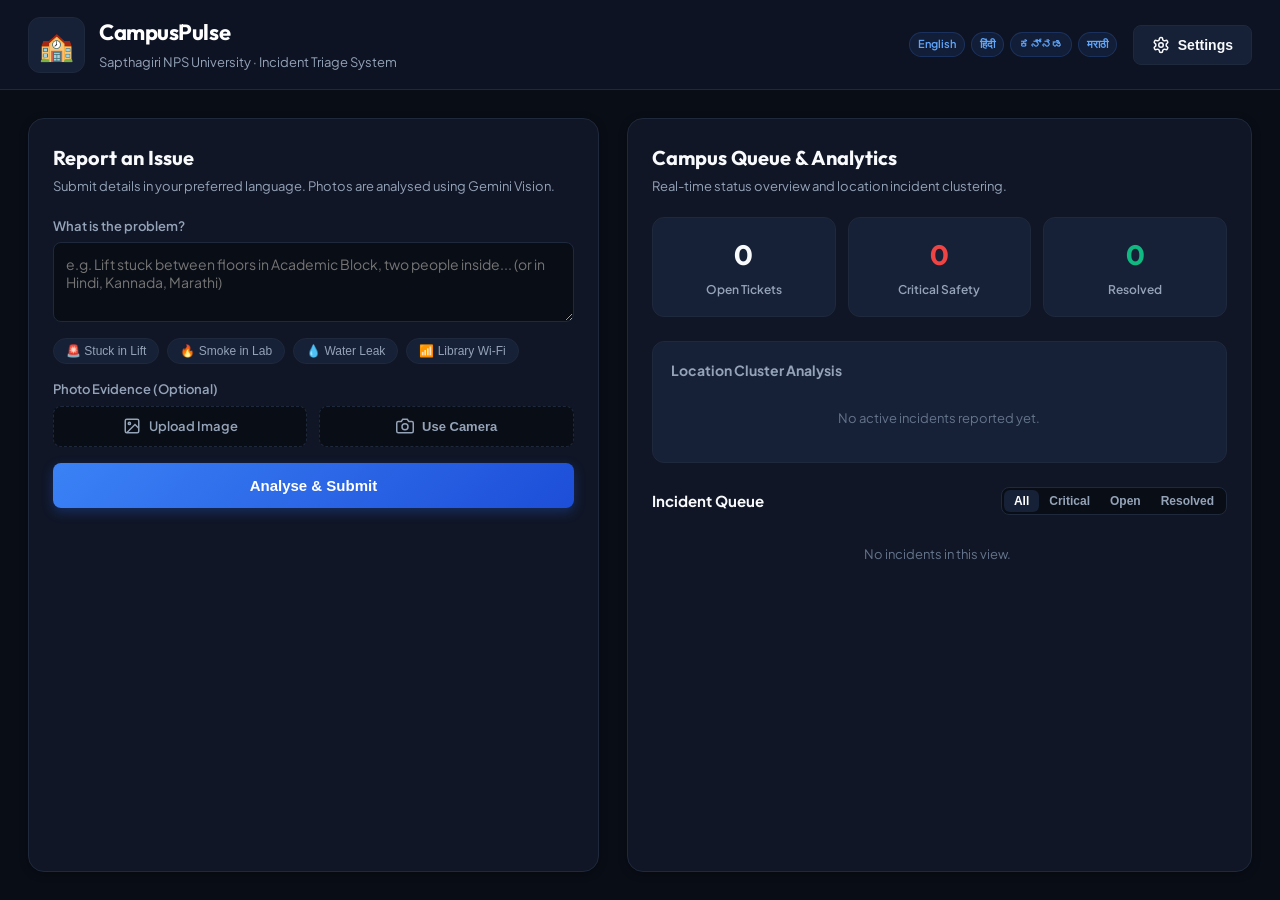
==== public/index.html @ 45eb5d9f "Initial commit: CampusPulse with Streamlit and Vercel serverless deployment" ====
<!DOCTYPE html>
<html lang="en">
<head>
  <meta charset="UTF-8">
  <meta name="viewport" content="width=device-width, initial-scale=1.0">
  <title>CampusPulse · Intelligent Incident Triage</title>
  <meta name="description" content="CampusPulse is an AI-powered multilingual incident reporting and triage platform for Sapthagiri NPS University.">
  <link rel="preconnect" href="https://fonts.googleapis.com">
  <link rel="preconnect" href="https://fonts.gstatic.com" crossorigin>
  <link href="https://fonts.googleapis.com/css2?family=Outfit:wght@300;400;500;600;700&family=Plus+Jakarta+Sans:wght@400;500;600;700&family=JetBrains+Mono:wght@400;500&display=swap" rel="stylesheet">
  <link rel="stylesheet" href="style.css">
</head>
<body>
  <div class="app-layout">
    <!-- Top Navigation Bar -->
    <header class="app-header">
      <div class="brand">
        <div class="brand-icon">🏫</div>
        <div class="brand-text">
          <h1>CampusPulse</h1>
          <span class="brand-sub">Sapthagiri NPS University · Incident Triage System</span>
        </div>
      </div>
      <div class="header-actions">
        <div class="language-tags">
          <span class="lang-chip">English</span>
          <span class="lang-chip">हिंदी</span>
          <span class="lang-chip">ಕನ್ನಡ</span>
          <span class="lang-chip">मराठी</span>
        </div>
        <button id="open-settings-btn" class="btn btn-secondary icon-btn" title="Open Settings">
          <svg width="18" height="18" viewBox="0 0 24 24" fill="none" stroke="currentColor" stroke-width="2">
            <path d="M12.22 2h-.44a2 2 0 0 0-2 2v.18a2 2 0 0 1-1 1.73l-.43.25a2 2 0 0 1-2 0l-.15-.08a2 2 0 0 0-2.73.73l-.22.38a2 2 0 0 0 .73 2.73l.15.1a2 2 0 0 1 1 1.72v.51a2 2 0 0 1-1 1.74l-.15.09a2 2 0 0 0-.73 2.73l.22.38a2 2 0 0 0 2.73.73l.15-.08a2 2 0 0 1 2 0l.43.25a2 2 0 0 1 1 1.73V20a2 2 0 0 0 2 2h.44a2 2 0 0 0 2-2v-.18a2 2 0 0 1 1-1.73l.43-.25a2 2 0 0 1 2 0l.15.08a2 2 0 0 0 2.73-.73l.22-.39a2 2 0 0 0-.73-2.73l-.15-.08a2 2 0 0 1-1-1.74v-.5a2 2 0 0 1 1-1.74l.15-.09a2 2 0 0 0 .73-2.73l-.22-.38a2 2 0 0 0-2.73-.73l-.15.08a2 2 0 0 1-2 0l-.43-.25a2 2 0 0 1-1-1.73V4a2 2 0 0 0-2-2z"/>
            <circle cx="12" cy="12" r="3"/>
          </svg>
          Settings
        </button>
      </div>
    </header>

    <!-- Main Workspace -->
    <main class="main-content">
      <!-- Left Column: Report Form & Triage Result -->
      <section class="panel report-panel">
        <div class="panel-header">
          <h2>Report an Issue</h2>
          <p class="panel-desc">Submit details in your preferred language. Photos are analysed using Gemini Vision.</p>
        </div>

        <form id="report-form" class="report-form">
          <div class="form-group">
            <label for="problem-text">What is the problem?</label>
            <textarea id="problem-text" rows="3" placeholder="e.g. Lift stuck between floors in Academic Block, two people inside... (or in Hindi, Kannada, Marathi)"></textarea>
          </div>

          <!-- Quick Suggestion Chips -->
          <div class="quick-chips">
            <button type="button" class="chip-btn" data-text="Lift stuck between floors in the Academic Block, two people inside">🚨 Stuck in Lift</button>
            <button type="button" class="chip-btn" data-text="Smoke coming from AC in Computer Labs, students evacuating">🔥 Smoke in Lab</button>
            <button type="button" class="chip-btn" data-text="Severe water pipe burst flooding the cafeteria wash area">💧 Water Leak</button>
            <button type="button" class="chip-btn" data-text="Wi-Fi keeps disconnecting in the Library reading hall">📶 Library Wi-Fi</button>
          </div>

          <!-- Photo & Camera Section -->
          <div class="form-group">
            <label>Photo Evidence (Optional)</label>
            <div class="media-input-bar">
              <label for="photo-file" class="upload-trigger">
                <svg width="18" height="18" viewBox="0 0 24 24" fill="none" stroke="currentColor" stroke-width="2">
                  <rect x="3" y="3" width="18" height="18" rx="2" ry="2"/>
                  <circle cx="8.5" cy="8.5" r="1.5"/>
                  <polyline points="21 15 16 10 5 21"/>
                </svg>
                <span>Upload Image</span>
                <input type="file" id="photo-file" accept="image/*" class="visually-hidden">
              </label>

              <button type="button" id="camera-toggle-btn" class="btn btn-secondary camera-trigger">
                <svg width="18" height="18" viewBox="0 0 24 24" fill="none" stroke="currentColor" stroke-width="2">
                  <path d="M23 19a2 2 0 0 1-2 2H3a2 2 0 0 1-2-2V8a2 2 0 0 1 2-2h4l2-3h6l2 3h4a2 2 0 0 1 2 2z"/>
                  <circle cx="12" cy="13" r="4"/>
                </svg>
                <span>Use Camera</span>
              </button>
            </div>

            <!-- Live Camera Feed Preview -->
            <div id="camera-modal" class="camera-box hidden">
              <video id="camera-stream" autoplay playsinline></video>
              <div class="camera-actions">
                <button type="button" id="snap-btn" class="btn btn-primary">Take Snapshot</button>
                <button type="button" id="close-camera-btn" class="btn btn-secondary">Cancel</button>
              </div>
            </div>

            <!-- Attached Image Preview -->
            <div id="image-preview-container" class="image-preview-container hidden">
              <img id="image-preview" src="" alt="Report Attachment">
              <button type="button" id="remove-image-btn" class="btn-remove" title="Remove photo">✕</button>
            </div>
          </div>

          <button type="submit" id="submit-btn" class="btn btn-primary submit-btn">
            <span class="btn-text">Analyse &amp; Submit</span>
            <span class="btn-spinner hidden"></span>
          </button>
        </form>

        <!-- Triage Result Card -->
        <div id="triage-result" class="triage-card hidden">
          <div class="triage-banner" id="safety-banner"></div>

          <div class="metrics-row">
            <div class="metric-box">
              <span class="metric-label">Priority</span>
              <span id="res-priority" class="metric-val priority-badge">Medium</span>
            </div>
            <div class="metric-box">
              <span class="metric-label">Category</span>
              <span id="res-category" class="metric-val">General</span>
            </div>
            <div class="metric-box">
              <span class="metric-label">Response Target</span>
              <span id="res-sla" class="metric-val">1 day</span>
            </div>
          </div>

          <div class="triage-details">
            <div class="detail-row">
              <span class="detail-label">Responsible Department:</span>
              <strong id="res-dept">Administration</strong>
            </div>
            <div class="detail-row">
              <span class="detail-label">Location:</span>
              <strong id="res-location">Unknown</strong>
            </div>
            <div class="detail-row">
              <span class="detail-label">Detected Language:</span>
              <span id="res-language">English</span>
            </div>
            <div class="detail-row">
              <span class="detail-label">1-Line Summary:</span>
              <p id="res-summary" class="summary-text"></p>
            </div>
            <div id="res-photo-note-row" class="detail-row hidden">
              <span class="detail-label">Photo Observation:</span>
              <p id="res-photo-note" class="photo-text"></p>
            </div>
            <div id="res-safety-elevation" class="alert-info hidden">
              ℹ️ Priority was elevated to ensure immediate safety protocol compliance.
            </div>
          </div>

          <div class="triage-section">
            <h4>Reply to Reporter (Localized)</h4>
            <div id="res-reply" class="reply-bubble"></div>
          </div>

          <div class="triage-section">
            <div class="section-title-bar">
              <h4>Drafted Department Complaint Email</h4>
              <button type="button" id="copy-draft-btn" class="btn btn-sm btn-secondary">Copy Draft</button>
            </div>
            <pre id="res-draft" class="code-block"></pre>
          </div>
        </div>
      </section>

      <!-- Right Column: Queue & Cluster Analytics -->
      <section class="panel queue-panel">
        <div class="panel-header">
          <h2>Campus Queue &amp; Analytics</h2>
          <p class="panel-desc">Real-time status overview and location incident clustering.</p>
        </div>

        <!-- Metric Counter Grid -->
        <div class="stats-grid">
          <div class="stat-card">
            <span class="stat-num" id="stat-open">0</span>
            <span class="stat-title">Open Tickets</span>
          </div>
          <div class="stat-card stat-critical">
            <span class="stat-num" id="stat-critical">0</span>
            <span class="stat-title">Critical Safety</span>
          </div>
          <div class="stat-card stat-resolved">
            <span class="stat-num" id="stat-resolved">0</span>
            <span class="stat-title">Resolved</span>
          </div>
        </div>

        <!-- Location Clustering Bar -->
        <div class="cluster-section">
          <h3>Location Cluster Analysis</h3>
          <div id="cluster-alert" class="cluster-alert hidden"></div>
          <div id="cluster-bars" class="cluster-bars">
            <p class="empty-state-text">No active incidents reported yet.</p>
          </div>
        </div>

        <!-- Tickets Queue -->
        <div class="queue-section">
          <div class="queue-header">
            <h3>Incident Queue</h3>
            <div class="queue-filter">
              <button class="filter-btn active" data-filter="all">All</button>
              <button class="filter-btn" data-filter="critical">Critical</button>
              <button class="filter-btn" data-filter="active">Open</button>
              <button class="filter-btn" data-filter="resolved">Resolved</button>
            </div>
          </div>
          <div id="tickets-container" class="tickets-container">
            <!-- Rendered dynamically -->
          </div>
        </div>
      </section>
    </main>

    <!-- Settings Slide-over / Modal -->
    <div id="settings-modal" class="modal-backdrop hidden">
      <div class="modal-card">
        <div class="modal-header">
          <h3>System Settings</h3>
          <button id="close-settings-btn" class="modal-close">✕</button>
        </div>
        <div class="modal-body">
          <div class="form-group">
            <label for="cfg-api-key">Gemini API Key</label>
            <input type="password" id="cfg-api-key" placeholder="Enter key (or leave empty if set in Vercel env)">
            <span class="field-hint">Optional if GEMINI_API_KEY is configured in Vercel project environment variables.</span>
          </div>

          <div class="form-group">
            <label for="cfg-model">Gemini Model</label>
            <input type="text" id="cfg-model" value="gemini-2.0-flash">
          </div>

          <div class="form-group form-toggle">
            <label for="cfg-use-ai">Enable Gemini AI</label>
            <input type="checkbox" id="cfg-use-ai" checked>
            <span class="field-hint">Turn off to demonstrate pure multi-lingual regex rules fallback.</span>
          </div>

          <div class="form-group">
            <label for="cfg-places">Campus Places (One per line)</label>
            <textarea id="cfg-places" rows="7"></textarea>
          </div>
        </div>
        <div class="modal-footer">
          <button id="save-settings-btn" class="btn btn-primary">Save Settings</button>
        </div>
      </div>
    </div>
  </div>

  <script src="app.js"></script>
</body>
</html>
---- public/style.css ----
:root {
  --bg-base: #090d16;
  --bg-surface: #101626;
  --bg-surface-elevated: #162036;
  --bg-surface-hover: #1e2b48;
  --border-subtle: #1e293b;
  --border-focus: #3b82f6;
  --text-main: #f8fafc;
  --text-muted: #94a3b8;
  --text-dim: #64748b;
  --primary: #3b82f6;
  --primary-hover: #2563eb;
  --primary-gradient: linear-gradient(135deg, #3b82f6 0%, #1d4ed8 100%);
  --critical: #ef4444;
  --critical-bg: rgba(239, 68, 68, 0.12);
  --high: #f97316;
  --high-bg: rgba(249, 115, 22, 0.12);
  --medium: #eab308;
  --medium-bg: rgba(234, 179, 8, 0.12);
  --low: #10b981;
  --low-bg: rgba(16, 185, 129, 0.12);
  --radius-sm: 8px;
  --radius-md: 12px;
  --radius-lg: 16px;
  --shadow-sm: 0 2px 8px rgba(0, 0, 0, 0.3);
  --shadow-md: 0 8px 24px rgba(0, 0, 0, 0.4);
  --font-sans: 'Plus Jakarta Sans', system-ui, -apple-system, sans-serif;
  --font-display: 'Outfit', system-ui, -apple-system, sans-serif;
  --font-mono: 'JetBrains Mono', monospace;
}

* {
  box-sizing: border-box;
  margin: 0;
  padding: 0;
}

body {
  background-color: var(--bg-base);
  color: var(--text-main);
  font-family: var(--font-sans);
  line-height: 1.5;
  min-height: 100vh;
  -webkit-font-smoothing: antialiased;
}

.app-layout {
  display: flex;
  flex-direction: column;
  min-height: 100vh;
}

/* Header */
.app-header {
  background: rgba(16, 22, 38, 0.85);
  backdrop-filter: blur(12px);
  border-bottom: 1px solid var(--border-subtle);
  display: flex;
  justify-content: space-between;
  align-items: center;
  padding: 16px 28px;
  position: sticky;
  top: 0;
  z-index: 50;
}

.brand {
  display: flex;
  align-items: center;
  gap: 14px;
}

.brand-icon {
  font-size: 28px;
  background: var(--bg-surface-elevated);
  border: 1px solid var(--border-subtle);
  border-radius: var(--radius-md);
  padding: 6px 10px;
  display: flex;
  align-items: center;
  justify-content: center;
}

.brand-text h1 {
  font-family: var(--font-display);
  font-size: 22px;
  font-weight: 700;
  letter-spacing: -0.02em;
  color: #fff;
}

.brand-sub {
  font-size: 13px;
  color: var(--text-muted);
}

.header-actions {
  display: flex;
  align-items: center;
  gap: 16px;
}

.language-tags {
  display: flex;
  gap: 6px;
}

.lang-chip {
  font-size: 11px;
  font-weight: 600;
  padding: 3px 8px;
  border-radius: 20px;
  background: rgba(59, 130, 246, 0.1);
  color: #60a5fa;
  border: 1px solid rgba(59, 130, 246, 0.2);
}

/* Main Content */
.main-content {
  display: grid;
  grid-template-columns: 1.05fr 1.15fr;
  gap: 28px;
  max-width: 1440px;
  margin: 0 auto;
  padding: 28px;
  width: 100%;
  flex: 1;
}

@media (max-width: 1024px) {
  .main-content {
    grid-template-columns: 1fr;
    padding: 16px;
    gap: 20px;
  }
  .app-header {
    padding: 12px 16px;
  }
  .language-tags {
    display: none;
  }
}

.panel {
  background: var(--bg-surface);
  border: 1px solid var(--border-subtle);
  border-radius: var(--radius-lg);
  padding: 24px;
  box-shadow: var(--shadow-sm);
}

.panel-header {
  margin-bottom: 20px;
}

.panel-header h2 {
  font-family: var(--font-display);
  font-size: 20px;
  font-weight: 700;
}

.panel-desc {
  font-size: 13px;
  color: var(--text-muted);
  margin-top: 4px;
}

/* Forms */
.form-group {
  margin-bottom: 16px;
  display: flex;
  flex-direction: column;
  gap: 6px;
}

label {
  font-size: 13px;
  font-weight: 600;
  color: var(--text-muted);
}

textarea, input[type="text"], input[type="password"] {
  background: var(--bg-base);
  border: 1px solid var(--border-subtle);
  border-radius: var(--radius-sm);
  color: var(--text-main);
  font-family: var(--font-sans);
  font-size: 14px;
  padding: 12px;
  outline: none;
  transition: border-color 0.15s, box-shadow 0.15s;
  resize: vertical;
}

textarea:focus, input[type="text"]:focus, input[type="password"]:focus {
  border-color: var(--primary);
  box-shadow: 0 0 0 3px rgba(59, 130, 246, 0.2);
}

.field-hint {
  font-size: 11px;
  color: var(--text-dim);
}

.quick-chips {
  display: flex;
  flex-wrap: wrap;
  gap: 8px;
  margin-bottom: 16px;
}

.chip-btn {
  background: var(--bg-surface-elevated);
  border: 1px solid var(--border-subtle);
  border-radius: 20px;
  color: var(--text-muted);
  font-size: 12px;
  padding: 5px 12px;
  cursor: pointer;
  transition: all 0.15s ease;
}

.chip-btn:hover {
  background: var(--bg-surface-hover);
  color: #fff;
  border-color: var(--primary);
}

/* Buttons */
.btn {
  display: inline-flex;
  align-items: center;
  justify-content: center;
  gap: 8px;
  padding: 10px 18px;
  border-radius: var(--radius-sm);
  font-size: 14px;
  font-weight: 600;
  cursor: pointer;
  border: none;
  transition: all 0.15s ease;
}

.btn-primary {
  background: var(--primary-gradient);
  color: #fff;
  box-shadow: 0 4px 12px rgba(37, 99, 235, 0.3);
}

.btn-primary:hover {
  opacity: 0.95;
  transform: translateY(-1px);
}

.btn-secondary {
  background: var(--bg-surface-elevated);
  border: 1px solid var(--border-subtle);
  color: var(--text-main);
}

.btn-secondary:hover {
  background: var(--bg-surface-hover);
  border-color: var(--border-focus);
}

.btn-sm {
  padding: 4px 10px;
  font-size: 12px;
}

.submit-btn {
  width: 100%;
  padding: 14px;
  font-size: 15px;
}

/* Media input */
.media-input-bar {
  display: flex;
  gap: 12px;
}

.upload-trigger, .camera-trigger {
  flex: 1;
  display: flex;
  align-items: center;
  justify-content: center;
  gap: 8px;
  padding: 10px;
  background: var(--bg-base);
  border: 1px dashed var(--border-subtle);
  border-radius: var(--radius-sm);
  cursor: pointer;
  font-size: 13px;
  color: var(--text-muted);
  transition: all 0.15s ease;
}

.upload-trigger:hover, .camera-trigger:hover {
  border-color: var(--primary);
  color: var(--text-main);
  background: var(--bg-surface-elevated);
}

.visually-hidden {
  display: none;
}

.image-preview-container {
  margin-top: 12px;
  position: relative;
  display: inline-block;
  border-radius: var(--radius-sm);
  overflow: hidden;
  border: 1px solid var(--border-subtle);
}

.image-preview-container img {
  max-height: 160px;
  display: block;
}

.btn-remove {
  position: absolute;
  top: 6px;
  right: 6px;
  background: rgba(0, 0, 0, 0.7);
  color: #fff;
  border: none;
  width: 24px;
  height: 24px;
  border-radius: 50%;
  cursor: pointer;
  font-size: 12px;
  display: flex;
  align-items: center;
  justify-content: center;
}

.camera-box {
  margin-top: 12px;
  background: var(--bg-base);
  border-radius: var(--radius-sm);
  padding: 12px;
  border: 1px solid var(--border-subtle);
}

.camera-box video {
  width: 100%;
  max-height: 240px;
  border-radius: var(--radius-sm);
  background: #000;
}

.camera-actions {
  display: flex;
  gap: 10px;
  margin-top: 10px;
}

/* Triage Card Result */
.triage-card {
  margin-top: 24px;
  background: var(--bg-surface-elevated);
  border: 1px solid var(--border-subtle);
  border-radius: var(--radius-md);
  padding: 20px;
  box-shadow: var(--shadow-md);
  animation: fadeIn 0.3s ease;
}

.triage-banner {
  padding: 12px 16px;
  border-radius: var(--radius-sm);
  font-size: 13px;
  font-weight: 600;
  margin-bottom: 16px;
}

.banner-critical {
  background: var(--critical-bg);
  border: 1px solid var(--critical);
  color: #fca5a5;
  animation: pulseAlert 2s infinite ease-in-out;
}

.metrics-row {
  display: grid;
  grid-template-columns: repeat(3, 1fr);
  gap: 12px;
  margin-bottom: 18px;
}

.metric-box {
  background: var(--bg-base);
  border: 1px solid var(--border-subtle);
  border-radius: var(--radius-sm);
  padding: 12px;
  text-align: center;
}

.metric-label {
  display: block;
  font-size: 11px;
  text-transform: uppercase;
  color: var(--text-dim);
  font-weight: 700;
  letter-spacing: 0.05em;
  margin-bottom: 4px;
}

.metric-val {
  font-family: var(--font-display);
  font-size: 16px;
  font-weight: 700;
}

.priority-badge {
  padding: 2px 8px;
  border-radius: 4px;
  display: inline-block;
}

.pri-critical { background: var(--critical-bg); color: var(--critical); border: 1px solid var(--critical); }
.pri-high { background: var(--high-bg); color: var(--high); border: 1px solid var(--high); }
.pri-medium { background: var(--medium-bg); color: var(--medium); border: 1px solid var(--medium); }
.pri-low { background: var(--low-bg); color: var(--low); border: 1px solid var(--low); }

.triage-details {
  border-top: 1px solid var(--border-subtle);
  border-bottom: 1px solid var(--border-subtle);
  padding: 14px 0;
  margin-bottom: 16px;
  display: flex;
  flex-direction: column;
  gap: 8px;
  font-size: 13px;
}

.detail-row {
  display: flex;
  gap: 8px;
  line-height: 1.4;
}

.detail-label {
  color: var(--text-muted);
  min-width: 140px;
}

.alert-info {
  background: rgba(59, 130, 246, 0.1);
  border-left: 3px solid var(--primary);
  padding: 8px 12px;
  border-radius: 4px;
  font-size: 12px;
  color: #93c5fd;
  margin-top: 8px;
}

.triage-section {
  margin-top: 16px;
}

.section-title-bar {
  display: flex;
  justify-content: space-between;
  align-items: center;
  margin-bottom: 8px;
}

.triage-section h4 {
  font-size: 13px;
  font-weight: 700;
  color: var(--text-muted);
  margin-bottom: 6px;
}

.reply-bubble {
  background: var(--bg-base);
  border-left: 3px solid var(--primary);
  border-radius: 0 var(--radius-sm) var(--radius-sm) 0;
  padding: 12px;
  font-size: 14px;
  color: #e2e8f0;
}

.code-block {
  background: var(--bg-base);
  border: 1px solid var(--border-subtle);
  border-radius: var(--radius-sm);
  padding: 12px;
  font-family: var(--font-mono);
  font-size: 12px;
  white-space: pre-wrap;
  color: #cbd5e1;
  max-height: 180px;
  overflow-y: auto;
}

/* Right Panel: Stats, Clustering, Queue */
.stats-grid {
  display: grid;
  grid-template-columns: repeat(3, 1fr);
  gap: 12px;
  margin-bottom: 24px;
}

.stat-card {
  background: var(--bg-surface-elevated);
  border: 1px solid var(--border-subtle);
  border-radius: var(--radius-md);
  padding: 16px;
  text-align: center;
}

.stat-num {
  font-family: var(--font-display);
  font-size: 28px;
  font-weight: 700;
  display: block;
}

.stat-title {
  font-size: 12px;
  color: var(--text-muted);
  font-weight: 600;
}

.stat-critical .stat-num { color: var(--critical); }
.stat-resolved .stat-num { color: var(--low); }

/* Clusters */
.cluster-section {
  background: var(--bg-surface-elevated);
  border: 1px solid var(--border-subtle);
  border-radius: var(--radius-md);
  padding: 18px;
  margin-bottom: 24px;
}

.cluster-section h3 {
  font-size: 14px;
  font-weight: 700;
  margin-bottom: 12px;
  color: var(--text-muted);
}

.cluster-alert {
  background: rgba(245, 158, 11, 0.12);
  border: 1px solid #f59e0b;
  color: #fbbf24;
  border-radius: var(--radius-sm);
  padding: 10px 14px;
  font-size: 12px;
  margin-bottom: 14px;
}

.cluster-bar-item {
  margin-bottom: 10px;
}

.cluster-meta {
  display: flex;
  justify-content: space-between;
  font-size: 12px;
  margin-bottom: 4px;
}

.progress-track {
  background: var(--bg-base);
  border-radius: 10px;
  height: 8px;
  overflow: hidden;
}

.progress-fill {
  background: var(--primary-gradient);
  height: 100%;
  border-radius: 10px;
  transition: width 0.3s ease;
}

/* Queue */
.queue-section {
  display: flex;
  flex-direction: column;
}

.queue-header {
  display: flex;
  justify-content: space-between;
  align-items: center;
  margin-bottom: 14px;
}

.queue-header h3 {
  font-size: 15px;
  font-weight: 700;
}

.queue-filter {
  display: flex;
  background: var(--bg-base);
  border: 1px solid var(--border-subtle);
  border-radius: var(--radius-sm);
  padding: 2px;
}

.filter-btn {
  background: none;
  border: none;
  color: var(--text-muted);
  font-size: 12px;
  font-weight: 600;
  padding: 4px 10px;
  border-radius: 6px;
  cursor: pointer;
  transition: all 0.15s ease;
}

.filter-btn.active {
  background: var(--bg-surface-elevated);
  color: #fff;
}

.tickets-container {
  display: flex;
  flex-direction: column;
  gap: 12px;
  max-height: 520px;
  overflow-y: auto;
  padding-right: 4px;
}

.ticket-card {
  background: var(--bg-surface-elevated);
  border: 1px solid var(--border-subtle);
  border-radius: var(--radius-sm);
  padding: 14px;
  display: flex;
  gap: 14px;
  align-items: flex-start;
  transition: border-color 0.15s ease;
}

.ticket-card:hover {
  border-color: var(--border-focus);
}

.ticket-card.ticket-resolved {
  opacity: 0.6;
}

.ticket-thumb {
  width: 60px;
  height: 60px;
  object-fit: cover;
  border-radius: 6px;
  border: 1px solid var(--border-subtle);
  flex-shrink: 0;
}

.ticket-content {
  flex: 1;
}

.ticket-meta {
  display: flex;
  align-items: center;
  gap: 8px;
  margin-bottom: 4px;
  font-size: 12px;
}

.ticket-body {
  font-size: 13px;
  color: #e2e8f0;
  line-height: 1.4;
  margin-bottom: 6px;
}

.ticket-dept {
  font-size: 11px;
  color: var(--text-dim);
}

.ticket-actions {
  display: flex;
  flex-direction: column;
  align-items: flex-end;
  gap: 8px;
}

/* Modal */
.modal-backdrop {
  position: fixed;
  inset: 0;
  background: rgba(0, 0, 0, 0.75);
  backdrop-filter: blur(4px);
  display: flex;
  align-items: center;
  justify-content: center;
  z-index: 100;
  padding: 20px;
}

.modal-card {
  background: var(--bg-surface);
  border: 1px solid var(--border-subtle);
  border-radius: var(--radius-lg);
  width: 100%;
  max-width: 500px;
  box-shadow: var(--shadow-md);
  animation: fadeIn 0.2s ease;
}

.modal-header {
  display: flex;
  justify-content: space-between;
  align-items: center;
  padding: 18px 24px;
  border-bottom: 1px solid var(--border-subtle);
}

.modal-header h3 {
  font-family: var(--font-display);
  font-size: 18px;
  font-weight: 700;
}

.modal-close {
  background: none;
  border: none;
  color: var(--text-muted);
  font-size: 18px;
  cursor: pointer;
}

.modal-body {
  padding: 24px;
  display: flex;
  flex-direction: column;
  gap: 16px;
}

.modal-footer {
  padding: 16px 24px;
  border-top: 1px solid var(--border-subtle);
  display: flex;
  justify-content: flex-end;
}

.form-toggle {
  display: flex;
  flex-direction: row;
  align-items: center;
  gap: 10px;
}

.form-toggle input {
  width: 18px;
  height: 18px;
}

.empty-state-text {
  font-size: 13px;
  color: var(--text-dim);
  text-align: center;
  padding: 16px 0;
}

.hidden {
  display: none !important;
}

.btn-spinner {
  width: 16px;
  height: 16px;
  border: 2px solid rgba(255, 255, 255, 0.3);
  border-top-color: #fff;
  border-radius: 50%;
  animation: spin 0.8s linear infinite;
  display: inline-block;
}

@keyframes spin {
  to { transform: rotate(360deg); }
}

@keyframes fadeIn {
  from { opacity: 0; transform: translateY(6px); }
  to { opacity: 1; transform: translateY(0); }
}

@keyframes pulseAlert {
  0%, 100% { opacity: 1; border-color: var(--critical); }
  50% { opacity: 0.8; border-color: rgba(239, 68, 68, 0.4); }
}
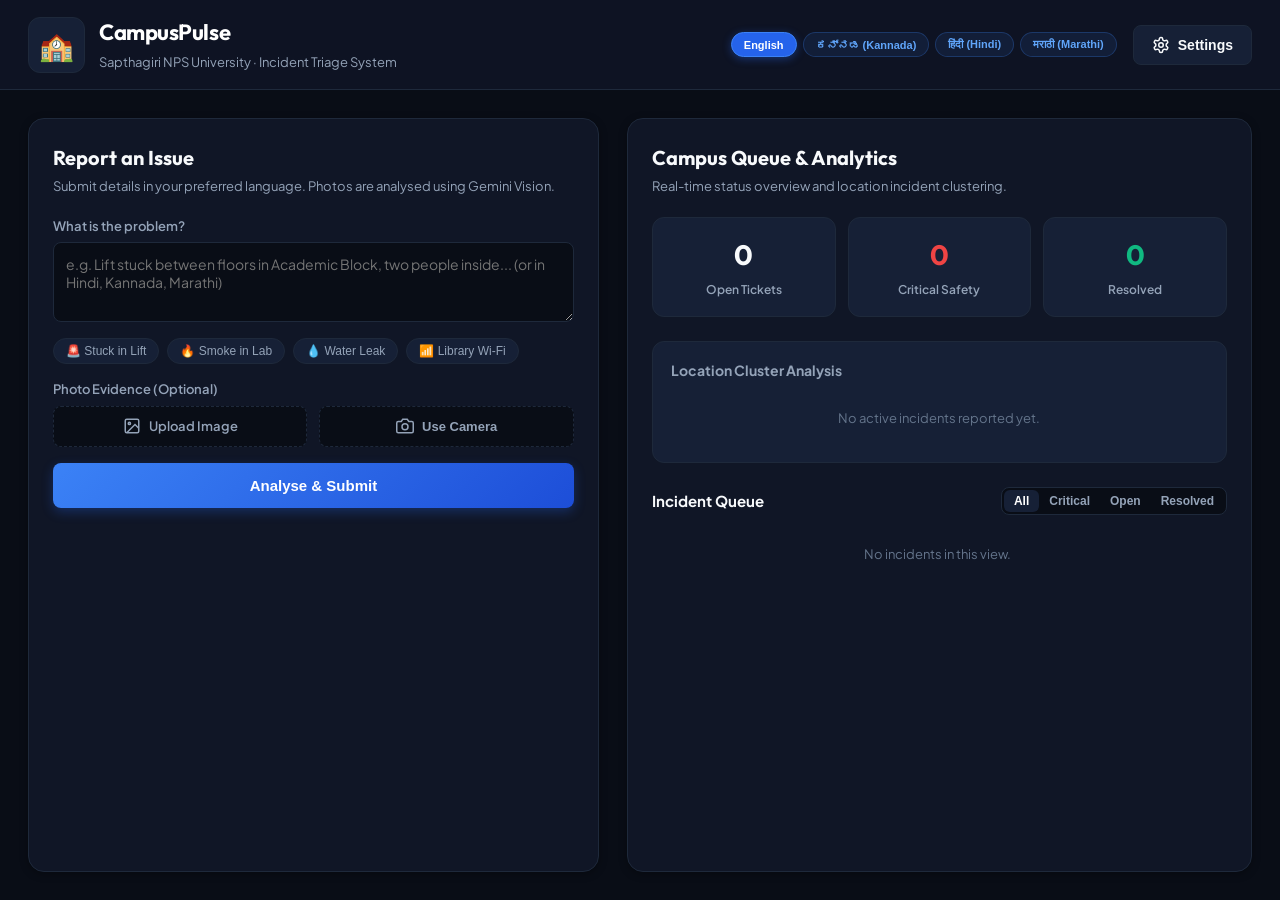
==== commit c26e92f8: "Implement comprehensive multilingual system (English, Kannada, Hindi, Marathi) with native UI transl" ====
--- a/public/index.html
+++ b/public/index.html
@@ -23,10 +23,10 @@
       </div>
       <div class="header-actions">
         <div class="language-tags">
-          <span class="lang-chip">English</span>
-          <span class="lang-chip">हिंदी</span>
-          <span class="lang-chip">ಕನ್ನಡ</span>
-          <span class="lang-chip">मराठी</span>
+          <button type="button" class="lang-chip active" data-lang="en">English</button>
+          <button type="button" class="lang-chip" data-lang="kn">ಕನ್ನಡ (Kannada)</button>
+          <button type="button" class="lang-chip" data-lang="hi">हिंदी (Hindi)</button>
+          <button type="button" class="lang-chip" data-lang="mr">मराठी (Marathi)</button>
         </div>
         <button id="open-settings-btn" class="btn btn-secondary icon-btn" title="Open Settings">
           <svg width="18" height="18" viewBox="0 0 24 24" fill="none" stroke="currentColor" stroke-width="2">
--- a/public/style.css
+++ b/public/style.css
@@ -108,11 +108,20 @@
 .lang-chip {
   font-size: 11px;
   font-weight: 600;
-  padding: 3px 8px;
+  padding: 5px 12px;
   border-radius: 20px;
   background: rgba(59, 130, 246, 0.1);
   color: #60a5fa;
-  border: 1px solid rgba(59, 130, 246, 0.2);
+  border: 1px solid rgba(59, 130, 246, 0.25);
+  cursor: pointer;
+  transition: all 0.15s ease;
+}
+
+.lang-chip:hover, .lang-chip.active {
+  background: #2563eb;
+  color: #ffffff;
+  border-color: #3b82f6;
+  box-shadow: 0 2px 8px rgba(37, 99, 235, 0.4);
 }
 
 /* Main Content */
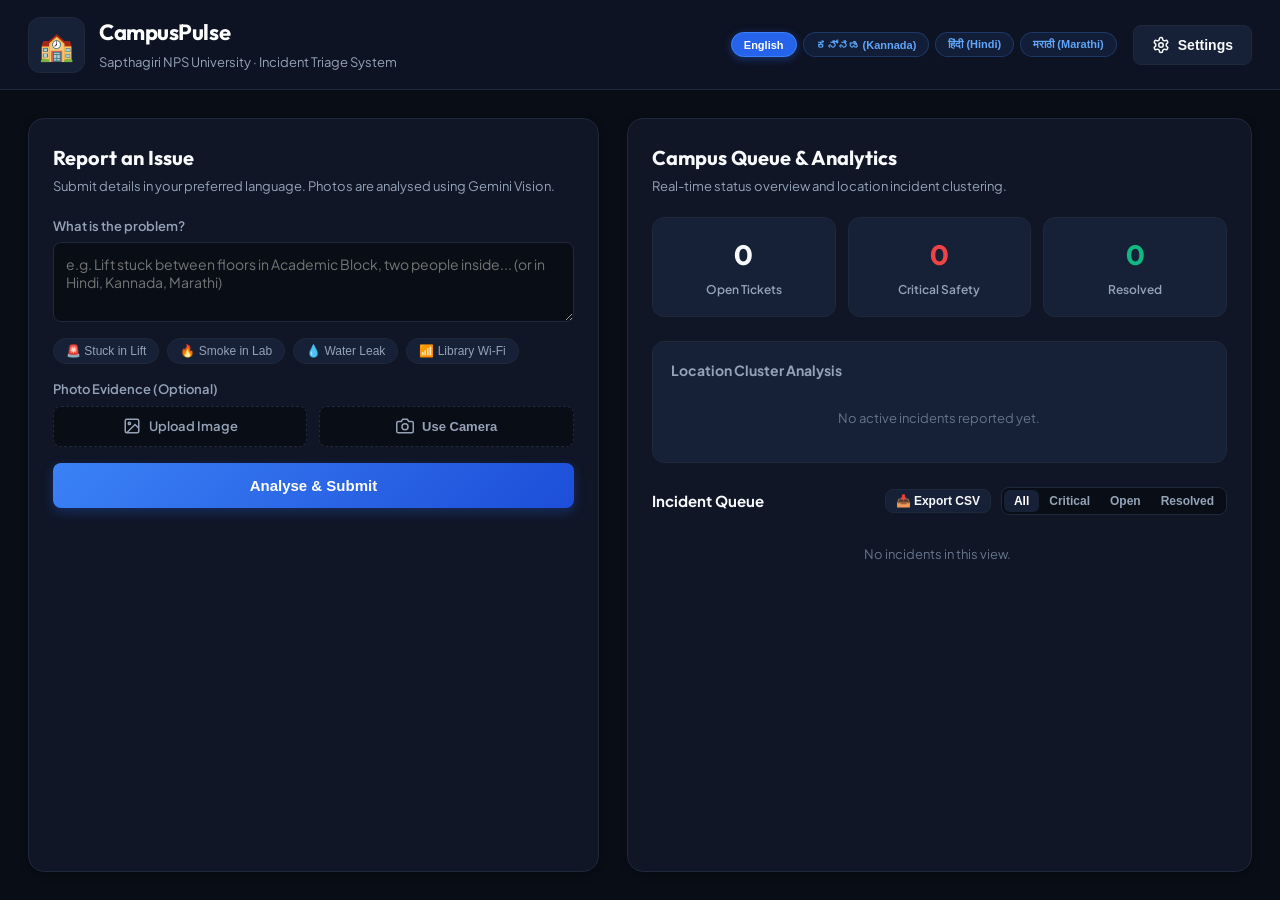
==== commit 47f98388: "Elevate project for competition: add prompt injection defense, PIL image optimization, facility code" ====
--- a/public/index.html
+++ b/public/index.html
@@ -107,8 +107,9 @@
         </form>
 
         <!-- Triage Result Card -->
-        <div id="triage-result" class="triage-card hidden">
-          <div class="triage-banner" id="safety-banner"></div>
+        <div id="triage-result" class="triage-card hidden" role="region" aria-label="Incident Triage Results">
+          <div class="triage-banner" id="safety-banner" role="alert" aria-live="assertive"></div>
+          <div id="res-hotline" class="hotline-banner hidden" role="alert"></div>
 
           <div class="metrics-row">
             <div class="metric-box">
@@ -133,6 +134,7 @@
             <div class="detail-row">
               <span class="detail-label">Location:</span>
               <strong id="res-location">Unknown</strong>
+              <span id="res-facility" class="facility-badge">CAMPUS-GEN</span>
             </div>
             <div class="detail-row">
               <span class="detail-label">Detected Language:</span>
@@ -167,7 +169,7 @@
       </section>
 
       <!-- Right Column: Queue & Cluster Analytics -->
-      <section class="panel queue-panel">
+      <section class="panel queue-panel" role="region" aria-label="Campus Incident Queue and Analytics">
         <div class="panel-header">
           <h2>Campus Queue &amp; Analytics</h2>
           <p class="panel-desc">Real-time status overview and location incident clustering.</p>
@@ -192,7 +194,7 @@
         <!-- Location Clustering Bar -->
         <div class="cluster-section">
           <h3>Location Cluster Analysis</h3>
-          <div id="cluster-alert" class="cluster-alert hidden"></div>
+          <div id="cluster-alert" class="cluster-alert hidden" role="alert"></div>
           <div id="cluster-bars" class="cluster-bars">
             <p class="empty-state-text">No active incidents reported yet.</p>
           </div>
@@ -202,14 +204,17 @@
         <div class="queue-section">
           <div class="queue-header">
             <h3>Incident Queue</h3>
-            <div class="queue-filter">
-              <button class="filter-btn active" data-filter="all">All</button>
-              <button class="filter-btn" data-filter="critical">Critical</button>
-              <button class="filter-btn" data-filter="active">Open</button>
-              <button class="filter-btn" data-filter="resolved">Resolved</button>
-            </div>
-          </div>
-          <div id="tickets-container" class="tickets-container">
+            <div class="queue-actions-bar">
+              <button type="button" id="export-csv-btn" class="btn btn-sm btn-secondary" title="Export incident queue to CSV">📥 Export CSV</button>
+              <div class="queue-filter" role="tablist">
+                <button class="filter-btn active" data-filter="all" role="tab">All</button>
+                <button class="filter-btn" data-filter="critical" role="tab">Critical</button>
+                <button class="filter-btn" data-filter="active" role="tab">Open</button>
+                <button class="filter-btn" data-filter="resolved" role="tab">Resolved</button>
+              </div>
+            </div>
+          </div>
+          <div id="tickets-container" class="tickets-container" role="feed" aria-label="Incident Tickets List">
             <!-- Rendered dynamically -->
           </div>
         </div>
--- a/public/style.css
+++ b/public/style.css
@@ -806,3 +806,46 @@
   0%, 100% { opacity: 1; border-color: var(--critical); }
   50% { opacity: 0.8; border-color: rgba(239, 68, 68, 0.4); }
 }
+
+.queue-actions-bar {
+  display: flex;
+  align-items: center;
+  gap: 10px;
+}
+
+.facility-badge {
+  font-family: var(--font-mono);
+  font-size: 11px;
+  background: rgba(59, 130, 246, 0.15);
+  color: #60a5fa;
+  border: 1px solid rgba(59, 130, 246, 0.3);
+  padding: 2px 6px;
+  border-radius: 4px;
+  font-weight: 700;
+  margin-left: 6px;
+}
+
+.hotline-banner {
+  background: rgba(239, 68, 68, 0.15);
+  border: 1px solid #ef4444;
+  color: #fca5a5;
+  padding: 10px 14px;
+  border-radius: var(--radius-sm);
+  font-size: 13px;
+  font-weight: 600;
+  margin-bottom: 14px;
+}
+
+/* Accessibility Focus & Reduced Motion */
+:focus-visible {
+  outline: 2px solid var(--primary);
+  outline-offset: 2px;
+}
+
+@media (prefers-reduced-motion: reduce) {
+  *, ::before, ::after {
+    animation-duration: 0.01ms !important;
+    animation-iteration-count: 1 !important;
+    transition-duration: 0.01ms !important;
+  }
+}
